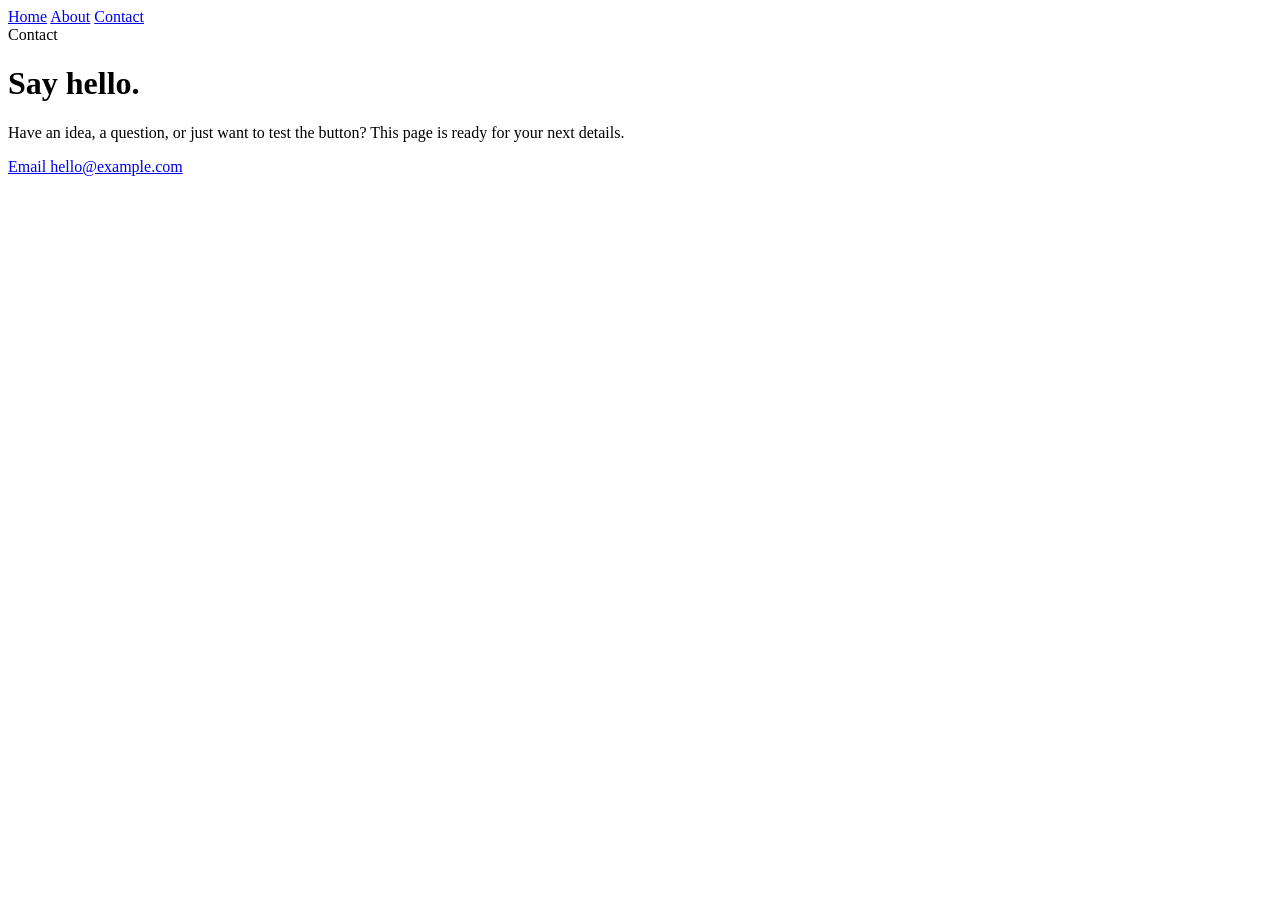
==== contact.html @ bc1dacb9 "added about and contact page" ====
<!DOCTYPE html>
<html lang="en">
<head>
  <meta charset="UTF-8">
  <meta name="viewport" content="width=device-width, initial-scale=1.0">
  <title>Contact</title>
  <link rel="stylesheet" href="styles.css">
</head>
<body class="contact-page">
  <div class="grid" aria-hidden="true"></div>
  <nav aria-label="Main navigation">
    <a href="hello-world.html">Home</a>
    <a href="about.html">About</a>
    <a href="contact.html" aria-current="page">Contact</a>
  </nav>
  <main>
    <div class="badge"><span class="spark"></span>Contact</div>
    <h1>Say <span>hello.</span></h1>
    <p>Have an idea, a question, or just want to test the button? This page is ready for your next details.</p>
    <a class="button" href="mailto:hello@example.com">Email hello@example.com</a>
  </main>
</body>
</html>
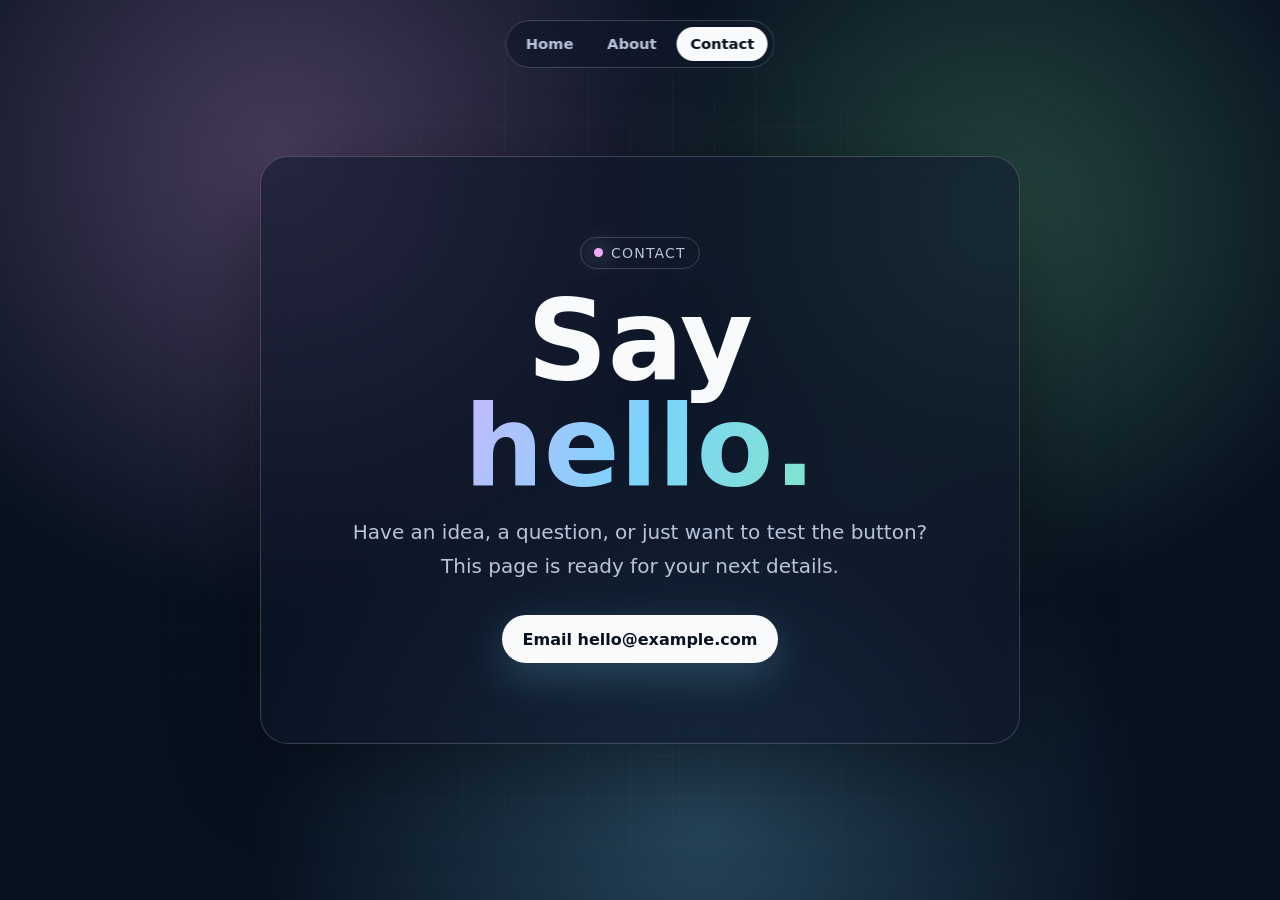
==== commit b11ff538: "index file name change" ====
--- a/contact.html
+++ b/contact.html
@@ -9,7 +9,7 @@
 <body class="contact-page">
   <div class="grid" aria-hidden="true"></div>
   <nav aria-label="Main navigation">
-    <a href="hello-world.html">Home</a>
+    <a href="index.html">Home</a>
     <a href="about.html">About</a>
     <a href="contact.html" aria-current="page">Contact</a>
   </nav>
--- a/styles.css
+++ b/styles.css
@@ -0,0 +1,216 @@
+:root {
+  color-scheme: dark;
+  font-family: Inter, ui-sans-serif, system-ui, -apple-system, BlinkMacSystemFont, "Segoe UI", sans-serif;
+  --ink: #f8fafc;
+  --muted: #b8c4d9;
+  --blue: #7dd3fc;
+  --pink: #f0abfc;
+  --green: #86efac;
+  --panel: rgba(15, 23, 42, 0.58);
+  --line: rgba(255, 255, 255, 0.18);
+}
+
+* {
+  box-sizing: border-box;
+}
+
+body {
+  min-height: 100vh;
+  margin: 0;
+  display: grid;
+  place-items: center;
+  overflow: hidden;
+  color: var(--ink);
+  background: #07111f;
+}
+
+.home-page {
+  background:
+    radial-gradient(circle at 20% 25%, rgba(125, 211, 252, 0.32), transparent 28rem),
+    radial-gradient(circle at 80% 15%, rgba(240, 171, 252, 0.28), transparent 25rem),
+    radial-gradient(circle at 50% 90%, rgba(134, 239, 172, 0.22), transparent 28rem),
+    #07111f;
+}
+
+.about-page {
+  background:
+    radial-gradient(circle at 18% 20%, rgba(134, 239, 172, 0.28), transparent 26rem),
+    radial-gradient(circle at 82% 18%, rgba(125, 211, 252, 0.3), transparent 28rem),
+    radial-gradient(circle at 55% 92%, rgba(240, 171, 252, 0.2), transparent 26rem),
+    #07111f;
+}
+
+.contact-page {
+  background:
+    radial-gradient(circle at 22% 18%, rgba(240, 171, 252, 0.28), transparent 28rem),
+    radial-gradient(circle at 78% 24%, rgba(134, 239, 172, 0.24), transparent 24rem),
+    radial-gradient(circle at 55% 92%, rgba(125, 211, 252, 0.26), transparent 28rem),
+    #07111f;
+}
+
+nav {
+  position: fixed;
+  top: 1.25rem;
+  left: 50%;
+  z-index: 2;
+  display: flex;
+  gap: 0.4rem;
+  padding: 0.35rem;
+  border: 1px solid var(--line);
+  border-radius: 999px;
+  background: rgba(15, 23, 42, 0.62);
+  backdrop-filter: blur(18px);
+  transform: translateX(-50%);
+}
+
+nav a {
+  padding: 0.55rem 0.85rem;
+  border-radius: 999px;
+  color: var(--muted);
+  font-size: 0.92rem;
+  font-weight: 700;
+  text-decoration: none;
+  white-space: nowrap;
+}
+
+nav a:hover,
+nav a[aria-current="page"] {
+  color: #07111f;
+  background: #f8fafc;
+}
+
+.grid {
+  position: fixed;
+  inset: 0;
+  background-image:
+    linear-gradient(rgba(255, 255, 255, 0.06) 1px, transparent 1px),
+    linear-gradient(90deg, rgba(255, 255, 255, 0.06) 1px, transparent 1px);
+  background-size: 42px 42px;
+  mask-image: radial-gradient(circle, black, transparent 72%);
+  animation: drift 12s linear infinite;
+}
+
+main {
+  position: relative;
+  width: min(92vw, 760px);
+  padding: clamp(2rem, 7vw, 5rem);
+  border: 1px solid var(--line);
+  border-radius: 28px;
+  background: var(--panel);
+  box-shadow: 0 26px 90px rgba(0, 0, 0, 0.38);
+  backdrop-filter: blur(22px);
+  text-align: center;
+}
+
+.about-page main {
+  width: min(92vw, 820px);
+  text-align: left;
+}
+
+.badge {
+  display: inline-flex;
+  gap: 0.5rem;
+  align-items: center;
+  padding: 0.45rem 0.8rem;
+  border: 1px solid var(--line);
+  border-radius: 999px;
+  color: var(--muted);
+  font-size: 0.88rem;
+  letter-spacing: 0.08em;
+  text-transform: uppercase;
+}
+
+.spark {
+  width: 0.55rem;
+  height: 0.55rem;
+  border-radius: 50%;
+  background: var(--green);
+  box-shadow: 0 0 22px currentColor;
+}
+
+.about-page .spark {
+  background: var(--blue);
+}
+
+.contact-page .spark {
+  background: var(--pink);
+}
+
+h1 {
+  margin: 1.1rem 0 1rem;
+  font-size: clamp(3rem, 10vw, 7rem);
+  line-height: 0.95;
+  letter-spacing: 0;
+}
+
+.home-page h1 {
+  margin-top: 1.2rem;
+  font-size: clamp(3.4rem, 13vw, 8.5rem);
+  line-height: 0.9;
+}
+
+h1 span {
+  color: transparent;
+  background: linear-gradient(110deg, var(--blue), var(--pink), var(--green));
+  -webkit-background-clip: text;
+  background-clip: text;
+}
+
+.home-page h1 span,
+.contact-page h1 span {
+  display: block;
+}
+
+.about-page h1 span {
+  background-image: linear-gradient(110deg, var(--green), var(--blue), var(--pink));
+}
+
+.contact-page h1 span {
+  background-image: linear-gradient(110deg, var(--pink), var(--blue), var(--green));
+}
+
+p {
+  max-width: 42rem;
+  margin: 0 auto;
+  color: var(--muted);
+  font-size: clamp(1rem, 2vw, 1.25rem);
+  line-height: 1.7;
+}
+
+.about-page p {
+  margin: 0;
+}
+
+.contact-page p {
+  max-width: 38rem;
+}
+
+.button {
+  display: inline-flex;
+  align-items: center;
+  justify-content: center;
+  min-height: 3rem;
+  margin-top: 2rem;
+  padding: 0 1.2rem;
+  border: 1px solid rgba(255, 255, 255, 0.22);
+  border-radius: 999px;
+  color: #07111f;
+  background: #f8fafc;
+  font: inherit;
+  font-weight: 800;
+  text-decoration: none;
+  cursor: pointer;
+  box-shadow: 0 14px 40px rgba(125, 211, 252, 0.22);
+  transition: transform 160ms ease, box-shadow 160ms ease;
+}
+
+.button:hover {
+  transform: translateY(-2px);
+  box-shadow: 0 18px 52px rgba(240, 171, 252, 0.25);
+}
+
+@keyframes drift {
+  to {
+    transform: translate3d(42px, 42px, 0);
+  }
+}
